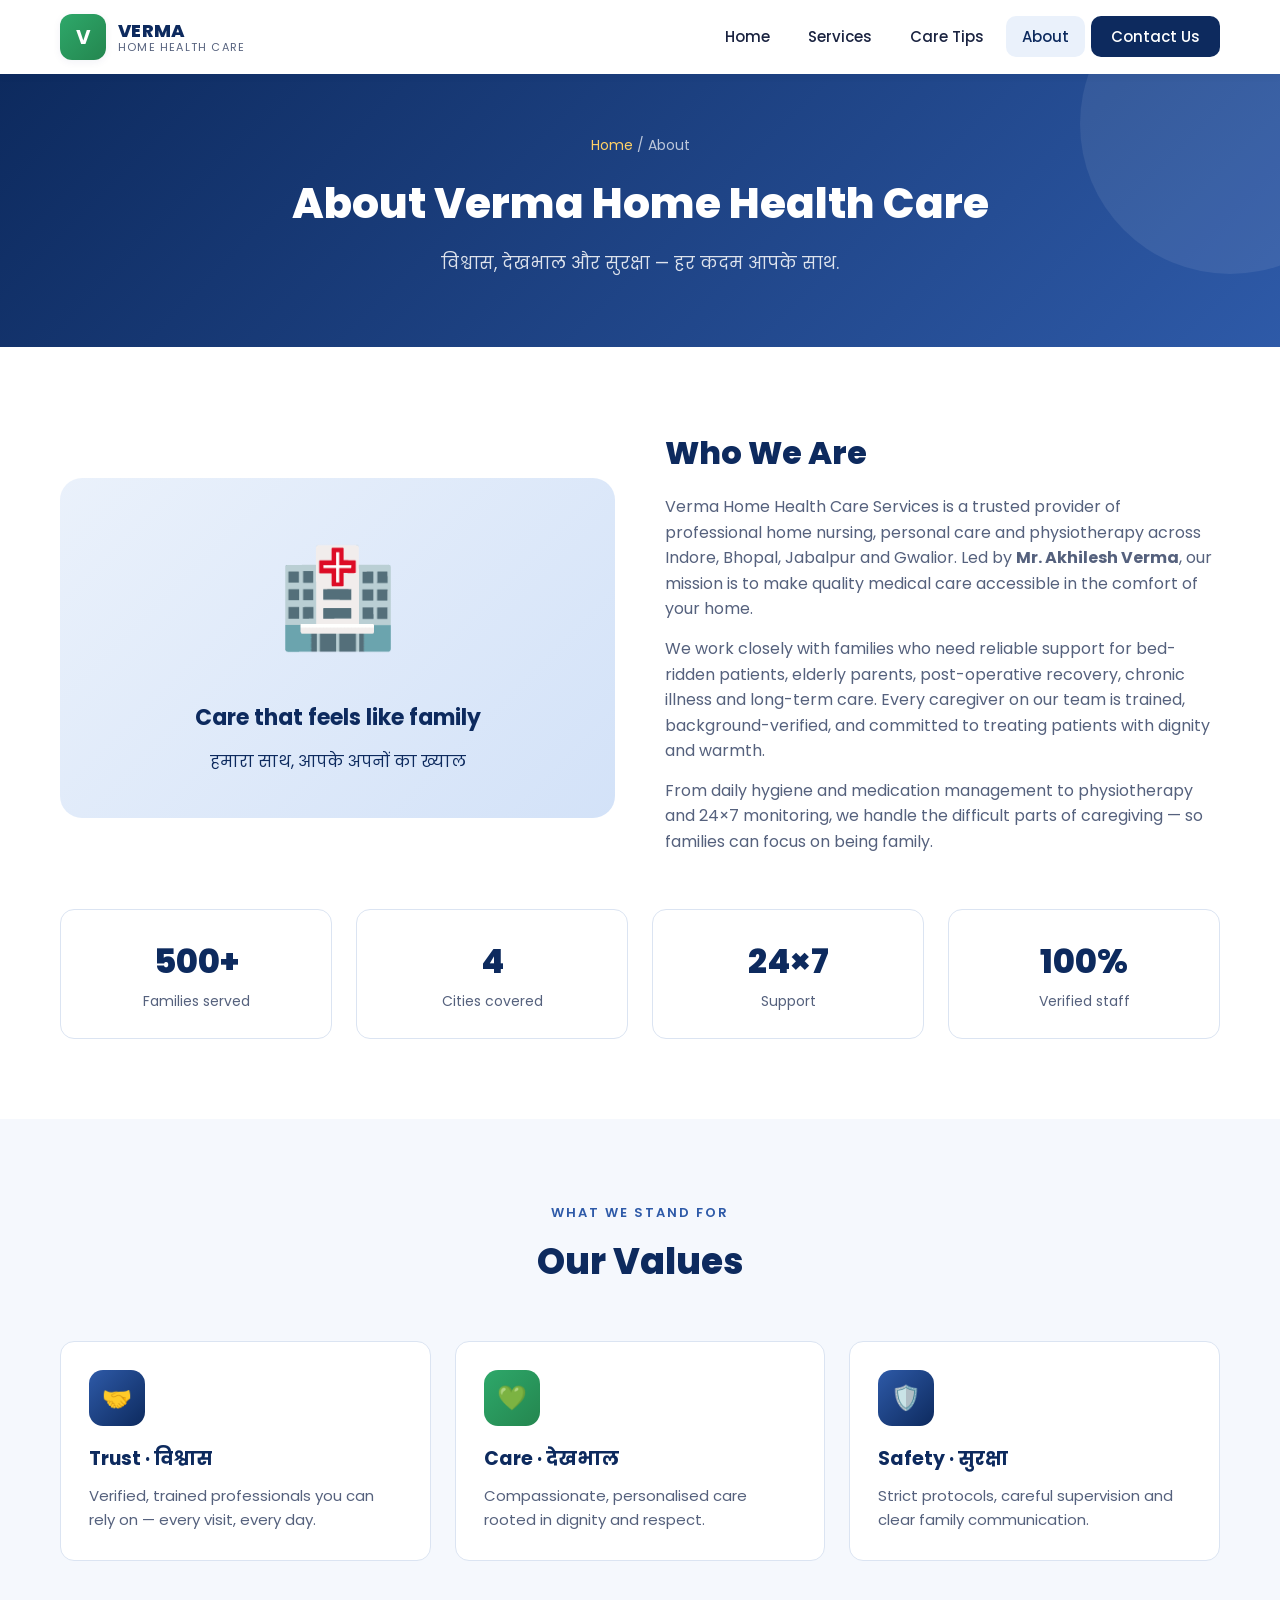
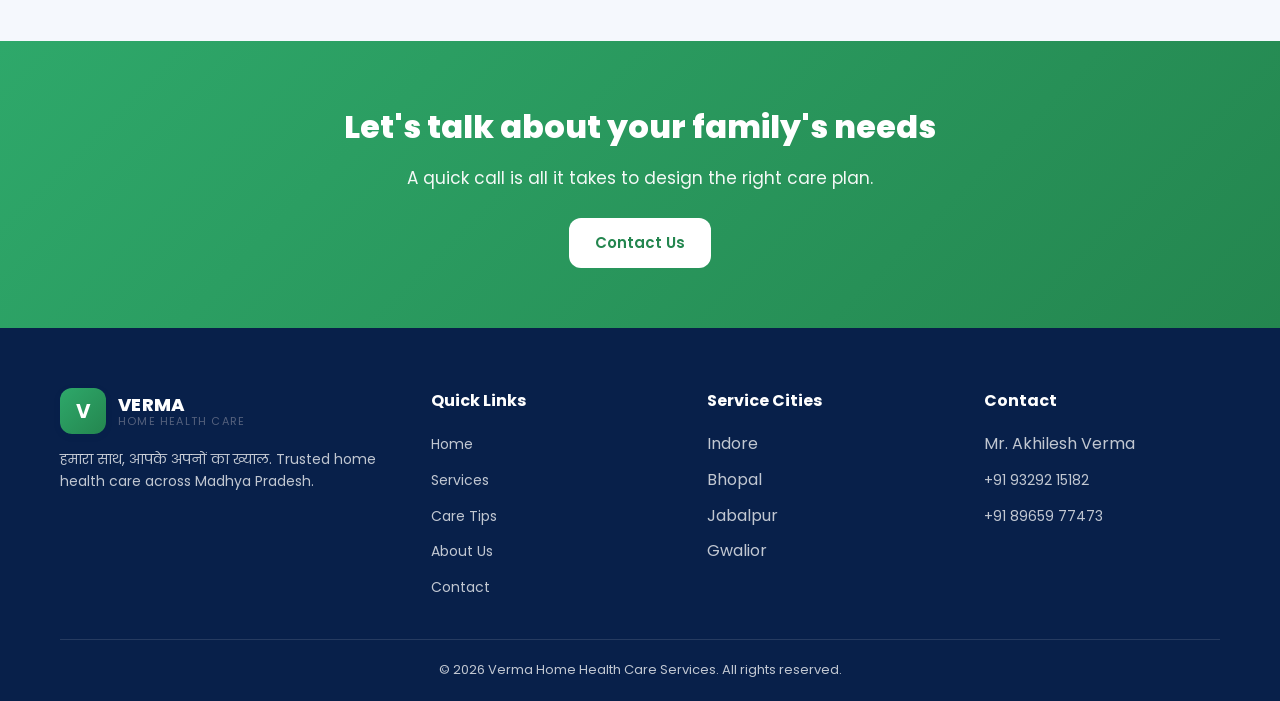
==== about.html @ 58e3953f "Initial multi-page website for Verma Home Health Care Services Adds a responsive, bilingual (English" ====
<!DOCTYPE html>
<html lang="en">
<head>
  <meta charset="UTF-8" />
  <meta name="viewport" content="width=device-width, initial-scale=1.0" />
  <title>About Us | Verma Home Health Care Services</title>
  <meta name="description" content="About Verma Home Health Care Services — trusted, compassionate home nursing led by Mr. Akhilesh Verma across Indore, Bhopal, Jabalpur and Gwalior." />
  <link rel="preconnect" href="https://fonts.googleapis.com" />
  <link rel="preconnect" href="https://fonts.gstatic.com" crossorigin />
  <link href="https://fonts.googleapis.com/css2?family=Poppins:wght@400;500;600;700;800&display=swap" rel="stylesheet" />
  <link rel="stylesheet" href="css/style.css" />
</head>
<body>

  <header class="navbar">
    <div class="nav-wrap">
      <a href="index.html" class="brand">
        <div class="brand-logo">V</div>
        <div class="brand-text">
          <span class="brand-name">VERMA</span>
          <span class="brand-sub">Home Health Care</span>
        </div>
      </a>
      <button class="nav-toggle" aria-label="Toggle navigation" aria-expanded="false">
        <span></span><span></span><span></span>
      </button>
      <ul class="nav-links">
        <li><a href="index.html">Home</a></li>
        <li><a href="services.html">Services</a></li>
        <li><a href="tips.html">Care Tips</a></li>
        <li><a href="about.html" class="active">About</a></li>
        <li><a href="contact.html" class="nav-cta">Contact Us</a></li>
      </ul>
    </div>
  </header>

  <section class="page-header">
    <div class="container">
      <div class="breadcrumb"><a href="index.html">Home</a> / About</div>
      <h1>About Verma Home Health Care</h1>
      <p>विश्वास, देखभाल और सुरक्षा — हर कदम आपके साथ.</p>
    </div>
  </section>

  <section class="section">
    <div class="container">
      <div class="about-grid">
        <div class="about-image">
          <div class="huge-icon">🏥</div>
          <h3 style="font-size:22px; margin-bottom:8px;">Care that feels like family</h3>
          <p>हमारा साथ, आपके अपनों का ख्याल</p>
        </div>
        <div class="about-text">
          <h2>Who We Are</h2>
          <p>Verma Home Health Care Services is a trusted provider of professional home nursing, personal care and physiotherapy across Indore, Bhopal, Jabalpur and Gwalior. Led by <strong>Mr. Akhilesh Verma</strong>, our mission is to make quality medical care accessible in the comfort of your home.</p>
          <p>We work closely with families who need reliable support for bed-ridden patients, elderly parents, post-operative recovery, chronic illness and long-term care. Every caregiver on our team is trained, background-verified, and committed to treating patients with dignity and warmth.</p>
          <p>From daily hygiene and medication management to physiotherapy and 24×7 monitoring, we handle the difficult parts of caregiving — so families can focus on being family.</p>
        </div>
      </div>

      <div class="stats-row">
        <div class="stat"><span class="num">500+</span><span class="label">Families served</span></div>
        <div class="stat"><span class="num">4</span><span class="label">Cities covered</span></div>
        <div class="stat"><span class="num">24×7</span><span class="label">Support</span></div>
        <div class="stat"><span class="num">100%</span><span class="label">Verified staff</span></div>
      </div>
    </div>
  </section>

  <section class="section section-alt">
    <div class="container">
      <div class="section-title">
        <span class="eyebrow">What we stand for</span>
        <h2>Our Values</h2>
      </div>
      <div class="grid-3">
        <div class="card">
          <div class="card-icon">🤝</div>
          <h3>Trust · विश्वास</h3>
          <p>Verified, trained professionals you can rely on — every visit, every day.</p>
        </div>
        <div class="card">
          <div class="card-icon green">💚</div>
          <h3>Care · देखभाल</h3>
          <p>Compassionate, personalised care rooted in dignity and respect.</p>
        </div>
        <div class="card">
          <div class="card-icon">🛡️</div>
          <h3>Safety · सुरक्षा</h3>
          <p>Strict protocols, careful supervision and clear family communication.</p>
        </div>
      </div>
    </div>
  </section>

  <section class="cta-band">
    <div class="container">
      <h2>Let's talk about your family's needs</h2>
      <p>A quick call is all it takes to design the right care plan.</p>
      <a href="contact.html" class="btn">Contact Us</a>
    </div>
  </section>

  <footer class="footer">
    <div class="container">
      <div class="footer-grid">
        <div class="footer-brand">
          <div class="brand">
            <div class="brand-logo">V</div>
            <div class="brand-text">
              <span class="brand-name" style="color:#fff;">VERMA</span>
              <span class="brand-sub">Home Health Care</span>
            </div>
          </div>
          <p>हमारा साथ, आपके अपनों का ख्याल. Trusted home health care across Madhya Pradesh.</p>
        </div>
        <div>
          <h4>Quick Links</h4>
          <ul>
            <li><a href="index.html">Home</a></li>
            <li><a href="services.html">Services</a></li>
            <li><a href="tips.html">Care Tips</a></li>
            <li><a href="about.html">About Us</a></li>
            <li><a href="contact.html">Contact</a></li>
          </ul>
        </div>
        <div>
          <h4>Service Cities</h4>
          <ul>
            <li>Indore</li>
            <li>Bhopal</li>
            <li>Jabalpur</li>
            <li>Gwalior</li>
          </ul>
        </div>
        <div>
          <h4>Contact</h4>
          <ul>
            <li>Mr. Akhilesh Verma</li>
            <li><a href="tel:9329215182">+91 93292 15182</a></li>
            <li><a href="tel:8965977473">+91 89659 77473</a></li>
          </ul>
        </div>
      </div>
      <div class="footer-bottom">
        © <span id="year">2026</span> Verma Home Health Care Services. All rights reserved.
      </div>
    </div>
  </footer>

  <script src="js/script.js"></script>
</body>
</html>
---- css/style.css ----
/* Verma Home Health Care Services - Shared Styles */

:root {
  --primary: #0d2a5e;
  --primary-dark: #08204a;
  --primary-light: #2e5aa8;
  --accent: #4a7dcf;
  --accent-soft: #eaf1fb;
  --green: #2ea86a;
  --green-dark: #24864f;
  --text: #1a2340;
  --text-muted: #55617d;
  --bg: #ffffff;
  --bg-alt: #f5f8fd;
  --border: #dbe4f2;
  --shadow-sm: 0 2px 8px rgba(13, 42, 94, 0.06);
  --shadow-md: 0 8px 24px rgba(13, 42, 94, 0.12);
  --shadow-lg: 0 20px 50px rgba(13, 42, 94, 0.18);
  --radius: 14px;
  --radius-lg: 22px;
  --transition: 0.25s ease;
}

* {
  box-sizing: border-box;
  margin: 0;
  padding: 0;
}

html {
  scroll-behavior: smooth;
}

body {
  font-family: 'Poppins', 'Segoe UI', -apple-system, BlinkMacSystemFont, sans-serif;
  color: var(--text);
  background: var(--bg);
  line-height: 1.6;
  -webkit-font-smoothing: antialiased;
}

img {
  max-width: 100%;
  display: block;
}

a {
  color: var(--primary-light);
  text-decoration: none;
  transition: color var(--transition);
}

a:hover {
  color: var(--primary);
}

.container {
  width: 100%;
  max-width: 1200px;
  margin: 0 auto;
  padding: 0 20px;
}

/* ---------------- Navigation ---------------- */
.navbar {
  background: #fff;
  box-shadow: var(--shadow-sm);
  position: sticky;
  top: 0;
  z-index: 100;
}

.nav-wrap {
  display: flex;
  align-items: center;
  justify-content: space-between;
  padding: 14px 20px;
  max-width: 1200px;
  margin: 0 auto;
}

.brand {
  display: flex;
  align-items: center;
  gap: 12px;
}

.brand-logo {
  width: 46px;
  height: 46px;
  background: linear-gradient(135deg, var(--green) 0%, var(--green-dark) 100%);
  color: #fff;
  border-radius: 12px;
  display: grid;
  place-items: center;
  font-weight: 700;
  font-size: 20px;
  box-shadow: var(--shadow-sm);
}

.brand-text {
  display: flex;
  flex-direction: column;
  line-height: 1.1;
}

.brand-name {
  font-weight: 800;
  color: var(--primary);
  font-size: 18px;
  letter-spacing: 0.3px;
}

.brand-sub {
  font-size: 11px;
  color: var(--text-muted);
  text-transform: uppercase;
  letter-spacing: 1.2px;
}

.nav-links {
  display: flex;
  gap: 6px;
  align-items: center;
  list-style: none;
}

.nav-links a {
  color: var(--text);
  padding: 10px 16px;
  border-radius: 10px;
  font-weight: 500;
  font-size: 15px;
  transition: all var(--transition);
}

.nav-links a:hover,
.nav-links a.active {
  background: var(--accent-soft);
  color: var(--primary);
}

.nav-cta {
  background: var(--primary);
  color: #fff !important;
  padding: 10px 20px !important;
  border-radius: 10px;
}

.nav-cta:hover {
  background: var(--primary-dark);
  color: #fff !important;
}

.nav-toggle {
  display: none;
  background: none;
  border: none;
  cursor: pointer;
  padding: 8px;
  color: var(--primary);
}

.nav-toggle span {
  display: block;
  width: 24px;
  height: 2px;
  background: currentColor;
  margin: 5px 0;
  transition: transform var(--transition), opacity var(--transition);
}

/* ---------------- Buttons ---------------- */
.btn {
  display: inline-flex;
  align-items: center;
  gap: 8px;
  padding: 13px 26px;
  border-radius: 12px;
  font-weight: 600;
  font-size: 15px;
  border: none;
  cursor: pointer;
  transition: transform var(--transition), box-shadow var(--transition), background var(--transition);
  text-decoration: none;
}

.btn-primary {
  background: var(--primary);
  color: #fff;
  box-shadow: var(--shadow-sm);
}

.btn-primary:hover {
  background: var(--primary-dark);
  color: #fff;
  transform: translateY(-2px);
  box-shadow: var(--shadow-md);
}

.btn-outline {
  background: transparent;
  color: var(--primary);
  border: 2px solid var(--primary);
}

.btn-outline:hover {
  background: var(--primary);
  color: #fff;
}

.btn-green {
  background: var(--green);
  color: #fff;
}

.btn-green:hover {
  background: var(--green-dark);
  color: #fff;
  transform: translateY(-2px);
}

/* ---------------- Hero ---------------- */
.hero {
  background: linear-gradient(135deg, #0d2a5e 0%, #2e5aa8 100%);
  color: #fff;
  padding: 70px 0 90px;
  position: relative;
  overflow: hidden;
}

.hero::before {
  content: '';
  position: absolute;
  right: -180px;
  top: -180px;
  width: 500px;
  height: 500px;
  background: rgba(255, 255, 255, 0.06);
  border-radius: 50%;
}

.hero::after {
  content: '';
  position: absolute;
  left: -100px;
  bottom: -150px;
  width: 350px;
  height: 350px;
  background: rgba(74, 125, 207, 0.15);
  border-radius: 50%;
}

.hero-grid {
  display: grid;
  grid-template-columns: 1.15fr 1fr;
  gap: 60px;
  align-items: center;
  position: relative;
  z-index: 1;
}

.hero-badge {
  display: inline-flex;
  align-items: center;
  gap: 8px;
  background: rgba(255, 255, 255, 0.12);
  padding: 8px 16px;
  border-radius: 999px;
  font-size: 13px;
  font-weight: 500;
  margin-bottom: 20px;
  backdrop-filter: blur(10px);
}

.hero h1 {
  font-size: 46px;
  line-height: 1.15;
  font-weight: 800;
  margin-bottom: 20px;
}

.hero h1 .accent {
  color: #ffd166;
}

.hero p {
  font-size: 18px;
  color: rgba(255, 255, 255, 0.88);
  margin-bottom: 30px;
  max-width: 560px;
}

.hero-actions {
  display: flex;
  gap: 14px;
  flex-wrap: wrap;
}

.hero-actions .btn-primary {
  background: #ffd166;
  color: var(--primary-dark);
}

.hero-actions .btn-primary:hover {
  background: #ffbc3f;
  color: var(--primary-dark);
}

.hero-actions .btn-outline {
  background: transparent;
  color: #fff;
  border-color: rgba(255, 255, 255, 0.5);
}

.hero-actions .btn-outline:hover {
  background: rgba(255, 255, 255, 0.15);
  color: #fff;
}

.hero-card {
  background: rgba(255, 255, 255, 0.08);
  border: 1px solid rgba(255, 255, 255, 0.18);
  border-radius: var(--radius-lg);
  padding: 30px;
  backdrop-filter: blur(12px);
}

.hero-card h3 {
  font-size: 20px;
  margin-bottom: 16px;
  display: flex;
  align-items: center;
  gap: 10px;
}

.hero-list {
  list-style: none;
  display: grid;
  gap: 14px;
}

.hero-list li {
  display: flex;
  align-items: flex-start;
  gap: 12px;
  font-size: 15px;
  color: rgba(255, 255, 255, 0.92);
}

.hero-list .check {
  flex-shrink: 0;
  width: 22px;
  height: 22px;
  background: var(--green);
  border-radius: 50%;
  display: grid;
  place-items: center;
  color: #fff;
  font-size: 13px;
  font-weight: 700;
  margin-top: 2px;
}

/* ---------------- Page Header (inner pages) ---------------- */
.page-header {
  background: linear-gradient(135deg, #0d2a5e 0%, #2e5aa8 100%);
  color: #fff;
  padding: 60px 0 70px;
  text-align: center;
  position: relative;
  overflow: hidden;
}

.page-header::before {
  content: '';
  position: absolute;
  right: -100px;
  top: -100px;
  width: 300px;
  height: 300px;
  background: rgba(255, 255, 255, 0.08);
  border-radius: 50%;
}

.page-header h1 {
  font-size: 42px;
  font-weight: 800;
  margin-bottom: 12px;
  position: relative;
  z-index: 1;
}

.page-header p {
  font-size: 17px;
  color: rgba(255, 255, 255, 0.85);
  max-width: 640px;
  margin: 0 auto;
  position: relative;
  z-index: 1;
}

.breadcrumb {
  font-size: 14px;
  color: rgba(255, 255, 255, 0.7);
  margin-bottom: 14px;
  position: relative;
  z-index: 1;
}

.breadcrumb a {
  color: #ffd166;
}

/* ---------------- Sections ---------------- */
.section {
  padding: 80px 0;
}

.section-alt {
  background: var(--bg-alt);
}

.section-title {
  text-align: center;
  margin-bottom: 50px;
}

.section-title .eyebrow {
  display: inline-block;
  color: var(--primary-light);
  font-weight: 600;
  font-size: 13px;
  letter-spacing: 2px;
  text-transform: uppercase;
  margin-bottom: 10px;
}

.section-title h2 {
  font-size: 36px;
  font-weight: 800;
  color: var(--primary);
  margin-bottom: 12px;
}

.section-title p {
  color: var(--text-muted);
  font-size: 17px;
  max-width: 620px;
  margin: 0 auto;
}

/* ---------------- Card Grids ---------------- */
.grid-3 {
  display: grid;
  grid-template-columns: repeat(3, 1fr);
  gap: 24px;
}

.grid-2 {
  display: grid;
  grid-template-columns: repeat(2, 1fr);
  gap: 24px;
}

.card {
  background: #fff;
  border: 1px solid var(--border);
  border-radius: var(--radius);
  padding: 28px;
  transition: transform var(--transition), box-shadow var(--transition), border-color var(--transition);
}

.card:hover {
  transform: translateY(-4px);
  box-shadow: var(--shadow-md);
  border-color: var(--accent);
}

.card-icon {
  width: 56px;
  height: 56px;
  border-radius: 14px;
  background: linear-gradient(135deg, var(--primary-light), var(--primary));
  color: #fff;
  display: grid;
  place-items: center;
  font-size: 24px;
  margin-bottom: 18px;
}

.card-icon.green {
  background: linear-gradient(135deg, var(--green), var(--green-dark));
}

.card h3 {
  font-size: 19px;
  color: var(--primary);
  margin-bottom: 10px;
  font-weight: 700;
}

.card p {
  color: var(--text-muted);
  font-size: 15px;
}

/* ---------------- Tip cards (numbered) ---------------- */
.tip-card {
  background: #fff;
  border: 1px solid var(--border);
  border-radius: var(--radius);
  padding: 28px;
  display: flex;
  gap: 20px;
  align-items: flex-start;
  transition: transform var(--transition), box-shadow var(--transition);
  position: relative;
  overflow: hidden;
}

.tip-card:hover {
  transform: translateY(-4px);
  box-shadow: var(--shadow-md);
}

.tip-card::before {
  content: '';
  position: absolute;
  left: 0;
  top: 0;
  bottom: 0;
  width: 4px;
  background: var(--accent);
}

.tip-number {
  flex-shrink: 0;
  width: 52px;
  height: 52px;
  background: var(--accent-soft);
  color: var(--primary);
  border-radius: 12px;
  display: grid;
  place-items: center;
  font-weight: 800;
  font-size: 20px;
}

.tip-body h3 {
  font-size: 18px;
  color: var(--primary);
  margin-bottom: 8px;
  font-weight: 700;
}

.tip-body p {
  color: var(--text-muted);
  font-size: 15px;
}

/* ---------------- CTA Band ---------------- */
.cta-band {
  background: linear-gradient(135deg, var(--green) 0%, var(--green-dark) 100%);
  color: #fff;
  padding: 60px 0;
  text-align: center;
}

.cta-band h2 {
  font-size: 32px;
  font-weight: 800;
  margin-bottom: 12px;
}

.cta-band p {
  font-size: 17px;
  margin-bottom: 26px;
  opacity: 0.95;
}

.cta-band .btn {
  background: #fff;
  color: var(--green-dark);
}

.cta-band .btn:hover {
  background: var(--accent-soft);
  color: var(--green-dark);
}

/* ---------------- Contact ---------------- */
.contact-grid {
  display: grid;
  grid-template-columns: 1fr 1fr;
  gap: 40px;
  align-items: start;
}

.contact-info {
  background: linear-gradient(135deg, #0d2a5e 0%, #2e5aa8 100%);
  color: #fff;
  padding: 40px;
  border-radius: var(--radius-lg);
}

.contact-info h2 {
  font-size: 26px;
  margin-bottom: 8px;
}

.contact-info p.lead {
  color: rgba(255, 255, 255, 0.85);
  margin-bottom: 30px;
}

.contact-item {
  display: flex;
  gap: 16px;
  padding: 16px 0;
  border-top: 1px solid rgba(255, 255, 255, 0.15);
}

.contact-item:last-child {
  border-bottom: 1px solid rgba(255, 255, 255, 0.15);
}

.contact-item .icon {
  width: 44px;
  height: 44px;
  background: rgba(255, 255, 255, 0.12);
  border-radius: 12px;
  display: grid;
  place-items: center;
  flex-shrink: 0;
  font-size: 18px;
}

.contact-item .label {
  font-size: 12px;
  text-transform: uppercase;
  letter-spacing: 1.5px;
  color: rgba(255, 255, 255, 0.7);
  margin-bottom: 4px;
}

.contact-item .value {
  font-size: 16px;
  font-weight: 600;
  color: #fff;
}

.contact-item .value a {
  color: #fff;
}

.cities-tags {
  display: flex;
  flex-wrap: wrap;
  gap: 10px;
  margin-top: 10px;
}

.city-tag {
  background: rgba(255, 255, 255, 0.15);
  padding: 6px 14px;
  border-radius: 999px;
  font-size: 13px;
  font-weight: 500;
}

.contact-form {
  background: #fff;
  padding: 40px;
  border-radius: var(--radius-lg);
  border: 1px solid var(--border);
  box-shadow: var(--shadow-sm);
}

.contact-form h2 {
  font-size: 24px;
  color: var(--primary);
  margin-bottom: 8px;
}

.contact-form > p {
  color: var(--text-muted);
  margin-bottom: 24px;
}

.form-group {
  margin-bottom: 18px;
}

.form-group label {
  display: block;
  font-size: 14px;
  font-weight: 600;
  color: var(--text);
  margin-bottom: 8px;
}

.form-group input,
.form-group select,
.form-group textarea {
  width: 100%;
  padding: 12px 16px;
  border: 1px solid var(--border);
  border-radius: 10px;
  font-family: inherit;
  font-size: 15px;
  color: var(--text);
  transition: border-color var(--transition), box-shadow var(--transition);
}

.form-group input:focus,
.form-group select:focus,
.form-group textarea:focus {
  outline: none;
  border-color: var(--primary-light);
  box-shadow: 0 0 0 3px rgba(46, 90, 168, 0.12);
}

.form-group textarea {
  resize: vertical;
  min-height: 110px;
}

.form-success {
  display: none;
  background: #e8f7ee;
  color: var(--green-dark);
  padding: 14px 18px;
  border-radius: 10px;
  margin-bottom: 18px;
  font-weight: 500;
  border-left: 4px solid var(--green);
}

.form-success.show {
  display: block;
}

/* ---------------- About page ---------------- */
.about-grid {
  display: grid;
  grid-template-columns: 1fr 1fr;
  gap: 50px;
  align-items: center;
}

.about-grid .about-text h2 {
  font-size: 32px;
  color: var(--primary);
  margin-bottom: 16px;
  font-weight: 800;
}

.about-grid .about-text p {
  color: var(--text-muted);
  margin-bottom: 14px;
  font-size: 16px;
}

.about-image {
  background: linear-gradient(135deg, var(--accent-soft), #d3e2f8);
  border-radius: var(--radius-lg);
  padding: 40px;
  min-height: 340px;
  display: grid;
  place-items: center;
  text-align: center;
  color: var(--primary);
}

.about-image .huge-icon {
  font-size: 96px;
  margin-bottom: 20px;
}

.stats-row {
  display: grid;
  grid-template-columns: repeat(4, 1fr);
  gap: 24px;
  margin-top: 40px;
}

.stat {
  text-align: center;
  padding: 24px;
  background: #fff;
  border-radius: var(--radius);
  border: 1px solid var(--border);
}

.stat .num {
  font-size: 34px;
  font-weight: 800;
  color: var(--primary);
  display: block;
}

.stat .label {
  font-size: 14px;
  color: var(--text-muted);
  margin-top: 4px;
}

/* ---------------- Footer ---------------- */
.footer {
  background: var(--primary-dark);
  color: rgba(255, 255, 255, 0.75);
  padding: 60px 0 20px;
}

.footer-grid {
  display: grid;
  grid-template-columns: 1.4fr 1fr 1fr 1fr;
  gap: 40px;
  margin-bottom: 40px;
}

.footer h4 {
  color: #fff;
  font-size: 16px;
  margin-bottom: 18px;
  font-weight: 700;
}

.footer ul {
  list-style: none;
  display: grid;
  gap: 10px;
}

.footer ul a {
  color: rgba(255, 255, 255, 0.75);
  font-size: 14px;
}

.footer ul a:hover {
  color: #ffd166;
}

.footer-brand p {
  font-size: 14px;
  margin-top: 14px;
  max-width: 320px;
}

.footer-bottom {
  border-top: 1px solid rgba(255, 255, 255, 0.12);
  padding-top: 20px;
  text-align: center;
  font-size: 13px;
}

/* ---------------- Responsive ---------------- */
@media (max-width: 900px) {
  .hero {
    padding: 50px 0 60px;
  }
  .hero h1 {
    font-size: 34px;
  }
  .hero-grid,
  .about-grid,
  .contact-grid {
    grid-template-columns: 1fr;
    gap: 30px;
  }
  .grid-3 {
    grid-template-columns: repeat(2, 1fr);
  }
  .stats-row {
    grid-template-columns: repeat(2, 1fr);
  }
  .footer-grid {
    grid-template-columns: 1fr 1fr;
    gap: 30px;
  }
  .nav-links {
    position: fixed;
    top: 74px;
    left: 0;
    right: 0;
    background: #fff;
    flex-direction: column;
    padding: 20px;
    gap: 6px;
    box-shadow: var(--shadow-md);
    transform: translateY(-120%);
    transition: transform var(--transition);
    align-items: stretch;
  }
  .nav-links.open {
    transform: translateY(0);
  }
  .nav-links a {
    padding: 14px 18px;
  }
  .nav-toggle {
    display: block;
  }
  .section {
    padding: 60px 0;
  }
  .section-title h2,
  .page-header h1 {
    font-size: 28px;
  }
}

@media (max-width: 560px) {
  .grid-3,
  .grid-2 {
    grid-template-columns: 1fr;
  }
  .stats-row {
    grid-template-columns: 1fr 1fr;
  }
  .footer-grid {
    grid-template-columns: 1fr;
  }
  .hero h1 {
    font-size: 28px;
  }
  .brand-name {
    font-size: 15px;
  }
  .brand-sub {
    font-size: 10px;
  }
  .brand-logo {
    width: 40px;
    height: 40px;
    font-size: 17px;
  }
  .contact-info,
  .contact-form {
    padding: 26px;
  }
}
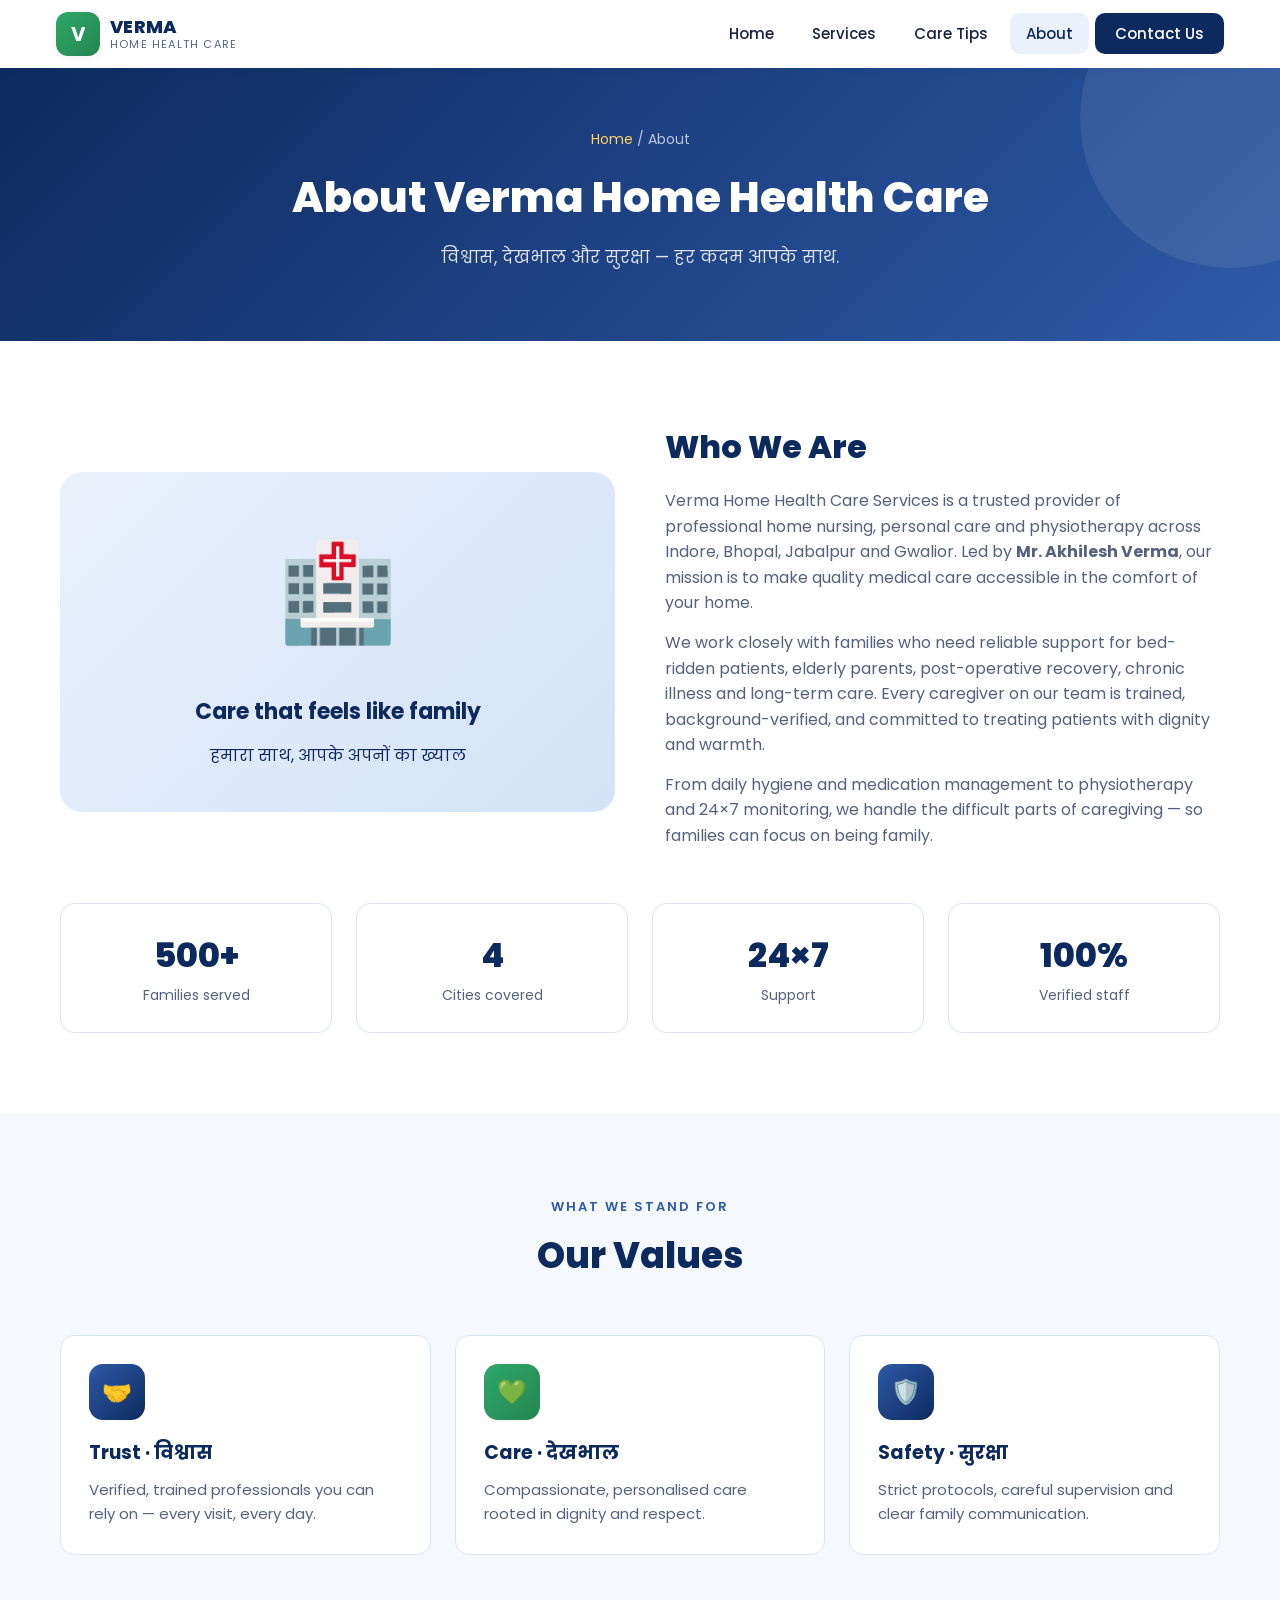
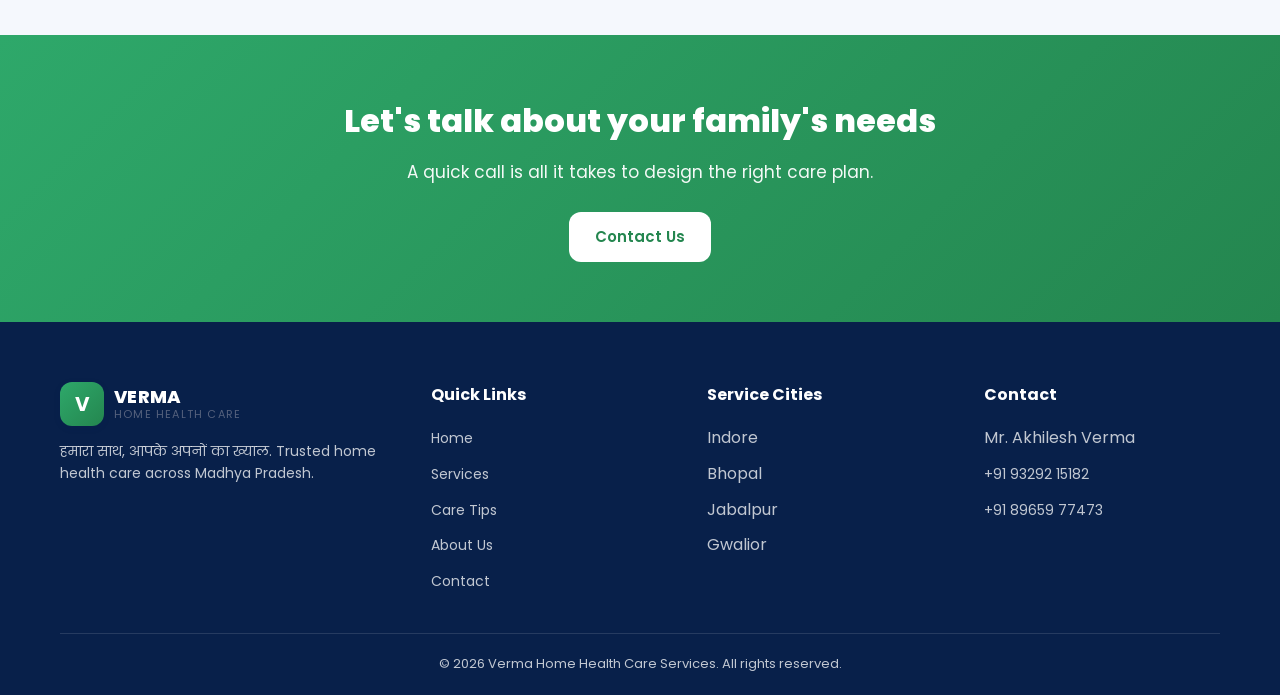
==== commit 9870f9dd: "Improve mobile responsiveness and navbar behaviour - Prevent horizontal overflow on html/body - Keep" ====
--- a/about.html
+++ b/about.html
@@ -21,9 +21,14 @@
           <span class="brand-sub">Home Health Care</span>
         </div>
       </a>
-      <button class="nav-toggle" aria-label="Toggle navigation" aria-expanded="false">
-        <span></span><span></span><span></span>
-      </button>
+      <div class="nav-actions">
+        <a href="tel:9329215182" class="nav-call" aria-label="Call now">
+          <span aria-hidden="true">📞</span><span class="nav-call-label">Call</span>
+        </a>
+        <button class="nav-toggle" aria-label="Toggle navigation" aria-expanded="false">
+          <span></span><span></span><span></span>
+        </button>
+      </div>
       <ul class="nav-links">
         <li><a href="index.html">Home</a></li>
         <li><a href="services.html">Services</a></li>
--- a/css/style.css
+++ b/css/style.css
@@ -29,6 +29,7 @@
 
 html {
   scroll-behavior: smooth;
+  overflow-x: hidden;
 }
 
 body {
@@ -37,6 +38,8 @@
   background: var(--bg);
   line-height: 1.6;
   -webkit-font-smoothing: antialiased;
+  overflow-x: hidden;
+  max-width: 100vw;
 }
 
 img {
@@ -74,7 +77,8 @@
   display: flex;
   align-items: center;
   justify-content: space-between;
-  padding: 14px 20px;
+  gap: 12px;
+  padding: 12px 16px;
   max-width: 1200px;
   margin: 0 auto;
 }
@@ -82,12 +86,15 @@
 .brand {
   display: flex;
   align-items: center;
-  gap: 12px;
+  gap: 10px;
+  min-width: 0;
+  flex: 0 1 auto;
 }
 
 .brand-logo {
-  width: 46px;
-  height: 46px;
+  width: 44px;
+  height: 44px;
+  flex-shrink: 0;
   background: linear-gradient(135deg, var(--green) 0%, var(--green-dark) 100%);
   color: #fff;
   border-radius: 12px;
@@ -101,7 +108,8 @@
 .brand-text {
   display: flex;
   flex-direction: column;
-  line-height: 1.1;
+  line-height: 1.15;
+  min-width: 0;
 }
 
 .brand-name {
@@ -109,6 +117,7 @@
   color: var(--primary);
   font-size: 18px;
   letter-spacing: 0.3px;
+  white-space: nowrap;
 }
 
 .brand-sub {
@@ -116,6 +125,9 @@
   color: var(--text-muted);
   text-transform: uppercase;
   letter-spacing: 1.2px;
+  white-space: nowrap;
+  overflow: hidden;
+  text-overflow: ellipsis;
 }
 
 .nav-links {
@@ -152,18 +164,46 @@
   color: #fff !important;
 }
 
+.nav-actions {
+  display: none;
+  align-items: center;
+  gap: 6px;
+  flex-shrink: 0;
+}
+
+.nav-call {
+  display: inline-flex;
+  align-items: center;
+  gap: 6px;
+  background: var(--green);
+  color: #fff;
+  padding: 8px 12px;
+  border-radius: 10px;
+  font-size: 13px;
+  font-weight: 600;
+  text-decoration: none;
+  white-space: nowrap;
+}
+
+.nav-call:hover {
+  background: var(--green-dark);
+  color: #fff;
+}
+
 .nav-toggle {
   display: none;
   background: none;
-  border: none;
+  border: 1px solid var(--border);
+  border-radius: 10px;
   cursor: pointer;
-  padding: 8px;
-  color: var(--primary);
+  padding: 8px 10px;
+  color: var(--primary);
+  flex-shrink: 0;
 }
 
 .nav-toggle span {
   display: block;
-  width: 24px;
+  width: 22px;
   height: 2px;
   background: currentColor;
   margin: 5px 0;
@@ -858,16 +898,19 @@
 /* ---------------- Responsive ---------------- */
 @media (max-width: 900px) {
   .hero {
-    padding: 50px 0 60px;
+    padding: 44px 0 56px;
   }
   .hero h1 {
-    font-size: 34px;
+    font-size: clamp(26px, 6vw, 34px);
+  }
+  .hero p {
+    font-size: 16px;
   }
   .hero-grid,
   .about-grid,
   .contact-grid {
     grid-template-columns: 1fr;
-    gap: 30px;
+    gap: 28px;
   }
   .grid-3 {
     grid-template-columns: repeat(2, 1fr);
@@ -880,64 +923,163 @@
     gap: 30px;
   }
   .nav-links {
+    display: none;
     position: fixed;
-    top: 74px;
+    top: 68px;
     left: 0;
     right: 0;
     background: #fff;
     flex-direction: column;
-    padding: 20px;
-    gap: 6px;
+    padding: 16px;
+    gap: 4px;
     box-shadow: var(--shadow-md);
-    transform: translateY(-120%);
-    transition: transform var(--transition);
     align-items: stretch;
+    max-height: calc(100vh - 68px);
+    overflow-y: auto;
+    border-top: 1px solid var(--border);
   }
   .nav-links.open {
-    transform: translateY(0);
+    display: flex;
   }
   .nav-links a {
     padding: 14px 18px;
+    font-size: 16px;
+  }
+  .nav-links .nav-cta {
+    margin-top: 6px;
+    text-align: center;
+    justify-content: center;
+  }
+  .nav-actions {
+    display: flex;
   }
   .nav-toggle {
     display: block;
   }
   .section {
-    padding: 60px 0;
+    padding: 54px 0;
+  }
+  .section-title {
+    margin-bottom: 36px;
   }
   .section-title h2,
   .page-header h1 {
-    font-size: 28px;
+    font-size: clamp(24px, 6vw, 30px);
+  }
+  .section-title p,
+  .page-header p {
+    font-size: 15px;
+  }
+  .page-header {
+    padding: 46px 0 52px;
+  }
+  .hero-card {
+    padding: 24px;
+  }
+  .hero-actions {
+    width: 100%;
+  }
+  .hero-actions .btn {
+    flex: 1 1 auto;
+    justify-content: center;
+    min-width: 140px;
   }
 }
 
 @media (max-width: 560px) {
+  .container {
+    padding: 0 16px;
+  }
   .grid-3,
   .grid-2 {
     grid-template-columns: 1fr;
   }
   .stats-row {
     grid-template-columns: 1fr 1fr;
+    gap: 14px;
+  }
+  .stat {
+    padding: 18px 14px;
+  }
+  .stat .num {
+    font-size: 26px;
   }
   .footer-grid {
     grid-template-columns: 1fr;
+    gap: 26px;
+  }
+  .footer {
+    padding: 44px 0 20px;
   }
   .hero h1 {
-    font-size: 28px;
+    font-size: clamp(24px, 7vw, 30px);
+  }
+  .hero p {
+    font-size: 15px;
   }
   .brand-name {
     font-size: 15px;
   }
   .brand-sub {
-    font-size: 10px;
+    font-size: 9.5px;
+    letter-spacing: 0.9px;
   }
   .brand-logo {
     width: 40px;
     height: 40px;
     font-size: 17px;
   }
+  .nav-call {
+    padding: 7px 10px;
+    font-size: 12px;
+  }
+  .nav-call .nav-call-label {
+    display: none;
+  }
   .contact-info,
   .contact-form {
-    padding: 26px;
-  }
-}
+    padding: 24px 20px;
+  }
+  .contact-info h2,
+  .contact-form h2 {
+    font-size: 22px;
+  }
+  .card {
+    padding: 22px;
+  }
+  .tip-card {
+    padding: 22px;
+    gap: 16px;
+  }
+  .tip-number {
+    width: 44px;
+    height: 44px;
+    font-size: 17px;
+  }
+  .cta-band h2 {
+    font-size: 24px;
+  }
+  .cta-band p {
+    font-size: 15px;
+  }
+  .btn {
+    padding: 12px 22px;
+    font-size: 14.5px;
+  }
+  .hero-actions {
+    flex-direction: column;
+    align-items: stretch;
+  }
+  .hero-actions .btn {
+    width: 100%;
+  }
+}
+
+@media (max-width: 380px) {
+  .brand-sub {
+    display: none;
+  }
+  .brand-name {
+    font-size: 16px;
+  }
+}
